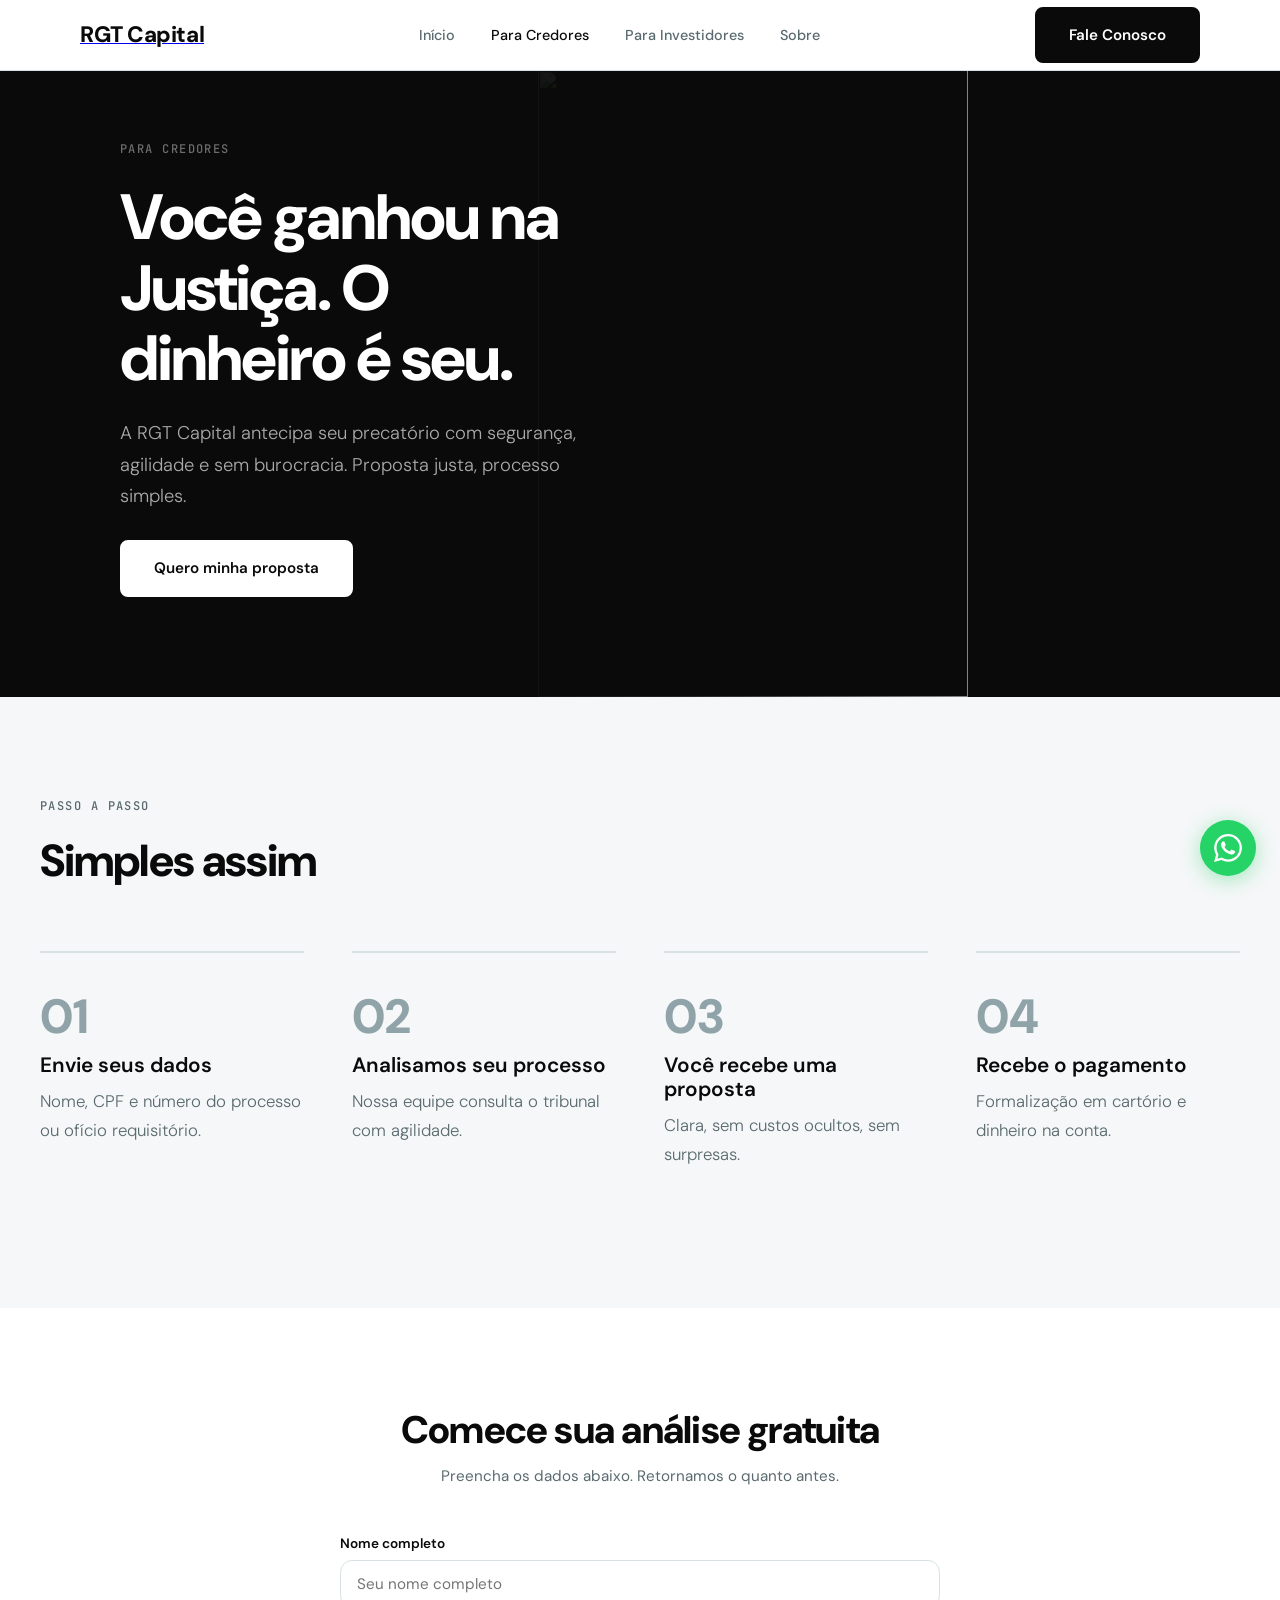
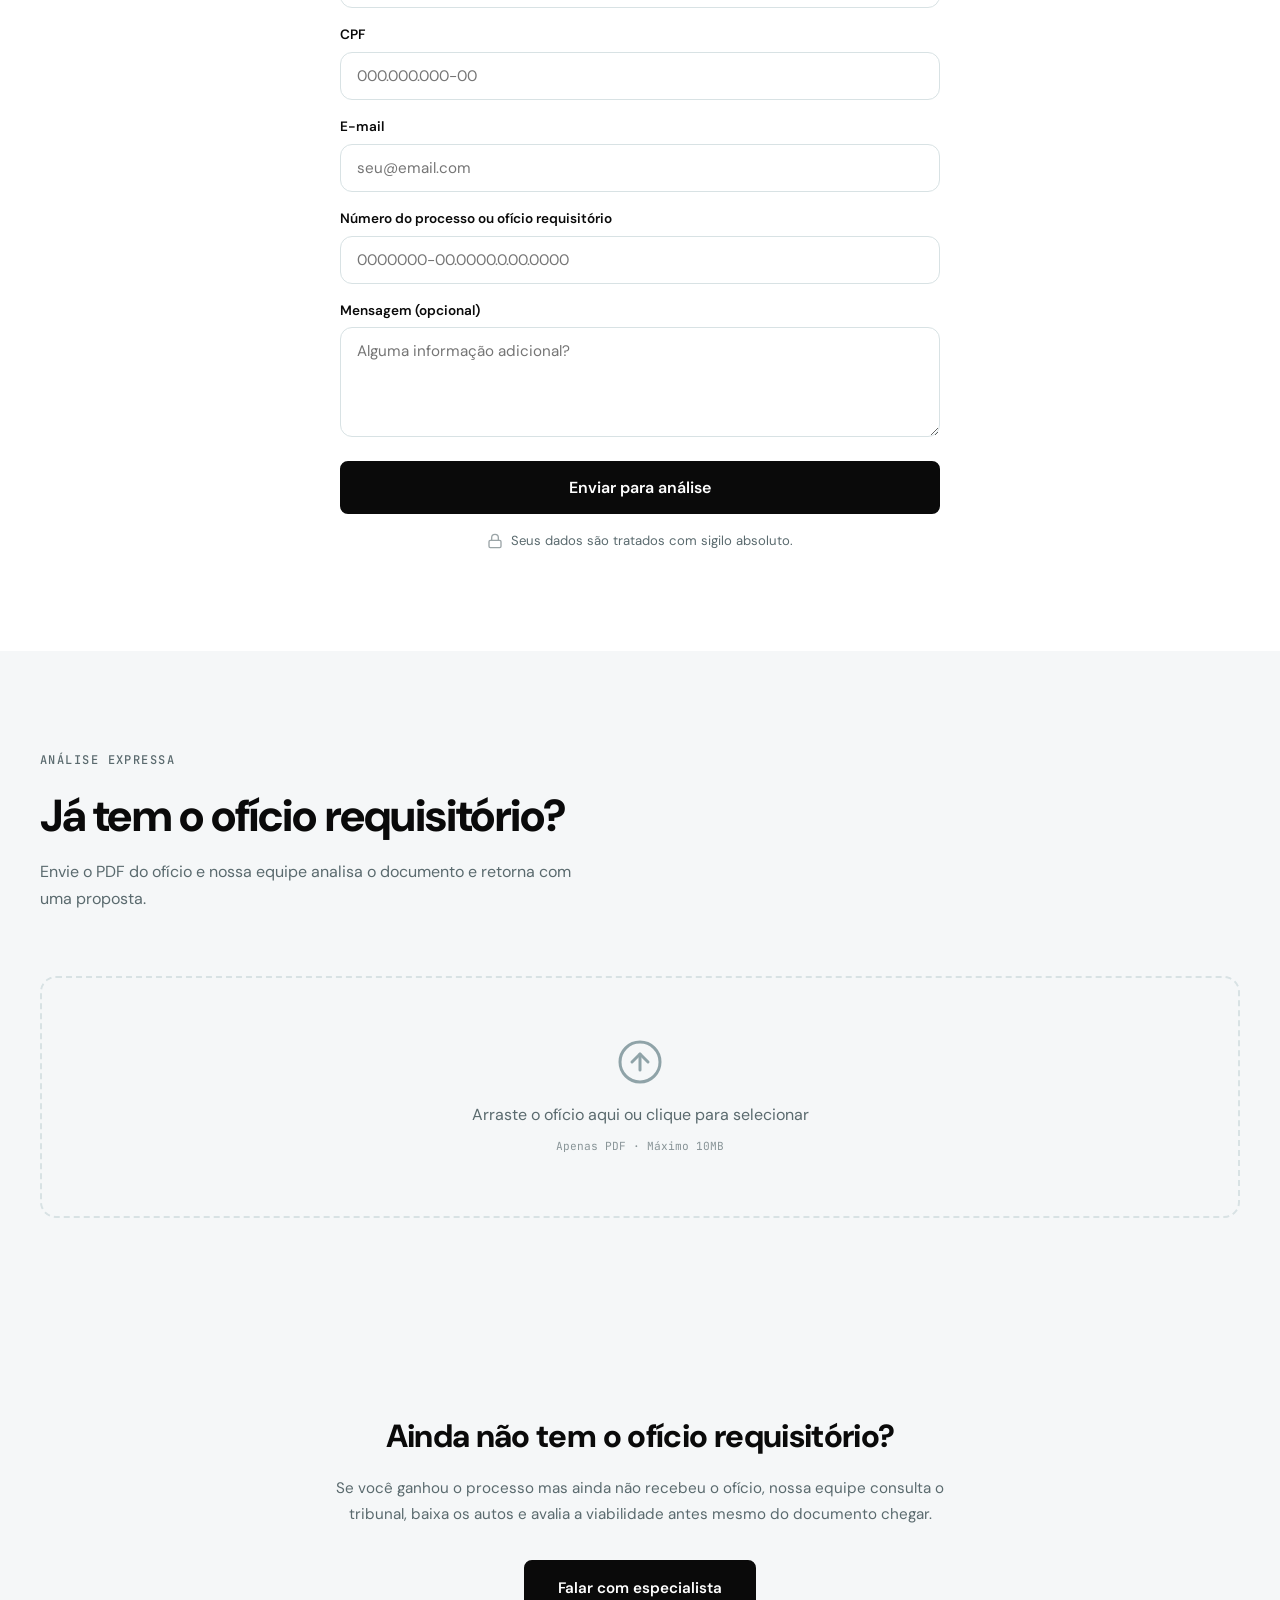
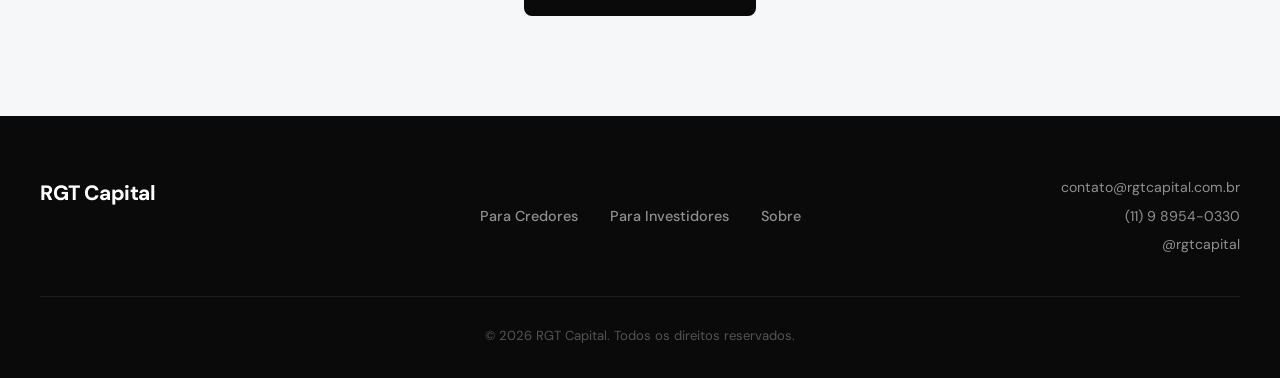
==== site/credores.html @ 3b6760f6 "Initial commit — RGT Capital site" ====
<!DOCTYPE html>
<html lang="pt-BR">
<head>
  <meta charset="UTF-8" />
  <meta name="viewport" content="width=device-width, initial-scale=1.0" />
  <title>Para Credores — RGT Capital</title>
  <meta name="description" content="Antecipe seu precatório com a RGT Capital. Proposta em até 24 horas, processo simples e pagamento rápido." />
  <link rel="stylesheet" href="styles.css" />
</head>
<body class="page-top">

  <!-- NAV -->
  <nav class="navbar" id="navbar">
    <div class="nav-inner">
      <a href="index.html" class="nav-logo" aria-label="RGT Capital">
        <img src="assets/logo-dark.png" alt="RGT Capital" onerror="this.style.display='none';this.nextElementSibling.style.display='inline'">
        <span class="nav-logo-text" style="display:none">RGT Capital</span>
      </a>
      <ul class="nav-links">
        <li><a href="index.html">Início</a></li>
        <li><a href="credores.html" class="active">Para Credores</a></li>
        <li><a href="investidores.html">Para Investidores</a></li>
        <li><a href="sobre.html">Sobre</a></li>
      </ul>
      <div class="nav-cta">
        <a href="https://wa.me/5511989540330" target="_blank" rel="noopener" class="btn-primary">Fale Conosco</a>
      </div>
      <button class="hamburger" id="hamburger" aria-label="Menu" aria-expanded="false">
        <span></span><span></span><span></span>
      </button>
    </div>
    <div class="mobile-menu" id="mobile-menu">
      <a href="index.html">Início</a>
      <a href="credores.html">Para Credores</a>
      <a href="investidores.html">Para Investidores</a>
      <a href="sobre.html">Sobre</a>
      <a href="https://wa.me/5511989540330" target="_blank" rel="noopener" class="btn-primary">Fale Conosco</a>
    </div>
  </nav>

  <!-- HERO -->
  <section class="hero-fade-right">
    <img
      class="hero-fade-right__bg"
      src="https://images.unsplash.com/photo-1436450412740-6b988f486c6b?w=1400&q=80"
      alt=""
      aria-hidden="true"
      loading="eager"
    />
    <div class="hero-fade-right__gradient"></div>
    <div class="hero-fade-right__content reveal">
      <span class="label-mono">PARA CREDORES</span>
      <h1>Você ganhou na Justiça. O dinheiro é seu.</h1>
      <p class="hero-subtitle">
        A RGT Capital antecipa seu precatório com segurança,
        agilidade e sem burocracia. Proposta justa, processo simples.
      </p>
      <div class="hero-buttons" style="margin-top:4px;">
        <a
          href="https://wa.me/5511989540330?text=Ol%C3%A1%2C%20quero%20antecipar%20meu%20precat%C3%B3rio."
          target="_blank"
          rel="noopener"
          class="btn-hero-primary"
        >Quero minha proposta</a>
      </div>
    </div>
  </section>

  <!-- COMO FUNCIONA -->
  <section class="section-eixos">
    <div class="container">
      <div class="section-header reveal">
        <span class="label-mono">PASSO A PASSO</span>
        <h2>Simples assim</h2>
      </div>
      <div class="passos-grid">
        <div class="passo-item reveal">
          <span class="passo-number">01</span>
          <h3>Envie seus dados</h3>
          <p>Nome, CPF e número do processo ou ofício requisitório.</p>
        </div>
        <div class="passo-item reveal" style="transition-delay: 0.1s">
          <span class="passo-number">02</span>
          <h3>Analisamos seu processo</h3>
          <p>Nossa equipe consulta o tribunal com agilidade.</p>
        </div>
        <div class="passo-item reveal" style="transition-delay: 0.2s">
          <span class="passo-number">03</span>
          <h3>Você recebe uma proposta</h3>
          <p>Clara, sem custos ocultos, sem surpresas.</p>
        </div>
        <div class="passo-item reveal" style="transition-delay: 0.3s">
          <span class="passo-number">04</span>
          <h3>Recebe o pagamento</h3>
          <p>Formalização em cartório e dinheiro na conta.</p>
        </div>
      </div>
    </div>
  </section>

  <!-- FORMULÁRIO -->
  <section class="section-form">
    <div class="container">
      <div class="form-wrapper">
        <h2 class="reveal">Comece sua análise gratuita</h2>
        <p class="form-subtitle reveal">Preencha os dados abaixo. Retornamos o quanto antes.</p>
        <form class="form-grid reveal" id="credores-form" novalidate>
          <div class="form-group">
            <label for="nome">Nome completo</label>
            <input type="text" id="nome" name="nome" placeholder="Seu nome completo" required />
          </div>
          <div class="form-group">
            <label for="cpf">CPF</label>
            <input type="text" id="cpf" name="cpf" placeholder="000.000.000-00" maxlength="14" required />
          </div>
          <div class="form-group">
            <label for="email">E-mail</label>
            <input type="email" id="email" name="email" placeholder="seu@email.com" required />
          </div>
          <div class="form-group">
            <label for="processo">Número do processo ou ofício requisitório</label>
            <input type="text" id="processo" name="processo" placeholder="0000000-00.0000.0.00.0000" required />
          </div>
          <div class="form-group">
            <label for="mensagem">Mensagem (opcional)</label>
            <textarea id="mensagem" name="mensagem" placeholder="Alguma informação adicional?"></textarea>
          </div>
          <button type="submit" class="btn-primary form-submit">Enviar para análise</button>
        </form>
        <p class="form-note reveal">
          <svg xmlns="http://www.w3.org/2000/svg" width="16" height="16" viewBox="0 0 24 24" fill="none" stroke="currentColor" stroke-width="2" stroke-linecap="round" stroke-linejoin="round">
            <rect x="3" y="11" width="18" height="11" rx="2" ry="2"/><path d="M7 11V7a5 5 0 0 1 10 0v4"/>
          </svg>
          Seus dados são tratados com sigilo absoluto.
        </p>
      </div>
    </div>
  </section>

  <!-- OFÍCIO UPLOAD -->
  <section style="background: var(--bg-alt); padding: 100px 40px;">
    <div class="container">
      <div class="section-header reveal">
        <span class="label-mono">ANÁLISE EXPRESSA</span>
        <h2>Já tem o ofício requisitório?</h2>
        <p>Envie o PDF do ofício e nossa equipe analisa o documento e retorna com uma proposta.</p>
      </div>
      <div class="upload-area reveal" id="upload-area">
        <input type="file" id="oficio-file" accept=".pdf" />
        <svg class="upload-icon" xmlns="http://www.w3.org/2000/svg" viewBox="0 0 24 24" fill="none" stroke="currentColor" stroke-width="1.5" stroke-linecap="round" stroke-linejoin="round">
          <circle cx="12" cy="12" r="10"/>
          <polyline points="16 12 12 8 8 12"/>
          <line x1="12" y1="16" x2="12" y2="8"/>
        </svg>
        <p class="upload-text">Arraste o ofício aqui ou clique para selecionar</p>
        <p class="upload-subtext">Apenas PDF · Máximo 10MB</p>
        <div class="upload-file-info" id="upload-file-info">
          <svg xmlns="http://www.w3.org/2000/svg" width="16" height="16" viewBox="0 0 24 24" fill="none" stroke="currentColor" stroke-width="2">
            <path d="M14 2H6a2 2 0 0 0-2 2v16a2 2 0 0 0 2 2h12a2 2 0 0 0 2-2V8z"/>
            <polyline points="14 2 14 8 20 8"/>
          </svg>
          <span id="file-name-display"></span>
        </div>
        <a
          href="#"
          id="upload-wa-btn"
          target="_blank"
          rel="noopener"
          class="btn-primary upload-wa-btn"
        >Falar com especialista pelo WhatsApp</a>
      </div>
    </div>
  </section>

  <!-- SEM OFÍCIO -->
  <section class="section-eixos">
    <div class="container">
      <div class="sem-oficio-inner reveal">
        <h2>Ainda não tem o ofício requisitório?</h2>
        <p>
          Se você ganhou o processo mas ainda não recebeu o ofício,
          nossa equipe consulta o tribunal, baixa os autos e
          avalia a viabilidade antes mesmo do documento chegar.
        </p>
        <a
          href="https://wa.me/5511989540330?text=Ol%C3%A1%2C%20ainda%20n%C3%A3o%20tenho%20o%20of%C3%ADcio%20requis%C3%B3rio%20e%20gostaria%20de%20saber%20mais."
          target="_blank"
          rel="noopener"
          class="btn-primary"
        >Falar com especialista</a>
      </div>
    </div>
  </section>

  <!-- FOOTER -->
  <footer>
    <div class="footer-inner">
      <div class="footer-top">
        <div class="footer-logo">
          <img src="assets/logo-white.png" alt="RGT Capital" onerror="this.style.display='none';this.nextElementSibling.style.display='inline'">
          <a href="index.html" class="footer-logo-text" style="display:none">RGT Capital</a>
        </div>
        <ul class="footer-links">
          <li><a href="credores.html">Para Credores</a></li>
          <li><a href="investidores.html">Para Investidores</a></li>
          <li><a href="sobre.html">Sobre</a></li>
        </ul>
        <div class="footer-contact">
          <a href="mailto:contato@rgtcapital.com.br">contato@rgtcapital.com.br</a>
          <a href="https://wa.me/5511989540330" target="_blank" rel="noopener">(11) 9 8954-0330</a>
          <span>@rgtcapital</span>
        </div>
      </div>
      <div class="footer-bottom">
        © 2026 RGT Capital. Todos os direitos reservados.
      </div>
    </div>
  </footer>

  <!-- WHATSAPP FLOAT -->
  <a href="https://wa.me/5511989540330" target="_blank" rel="noopener" class="whatsapp-float" aria-label="Fale pelo WhatsApp">
    <svg viewBox="0 0 24 24" xmlns="http://www.w3.org/2000/svg">
      <path d="M17.472 14.382c-.297-.149-1.758-.867-2.03-.967-.273-.099-.471-.148-.67.15-.197.297-.767.966-.94 1.164-.173.199-.347.223-.644.075-.297-.15-1.255-.463-2.39-1.475-.883-.788-1.48-1.761-1.653-2.059-.173-.297-.018-.458.13-.606.134-.133.298-.347.446-.52.149-.174.198-.298.298-.497.099-.198.05-.371-.025-.52-.075-.149-.669-1.612-.916-2.207-.242-.579-.487-.5-.669-.51-.173-.008-.371-.01-.57-.01-.198 0-.52.074-.792.372-.272.297-1.04 1.016-1.04 2.479 0 1.462 1.065 2.875 1.213 3.074.149.198 2.096 3.2 5.077 4.487.709.306 1.262.489 1.694.625.712.227 1.36.195 1.871.118.571-.085 1.758-.719 2.006-1.413.248-.694.248-1.289.173-1.413-.074-.124-.272-.198-.57-.347m-5.421 7.403h-.004a9.87 9.87 0 01-5.031-1.378l-.361-.214-3.741.982.998-3.648-.235-.374a9.86 9.86 0 01-1.51-5.26c.001-5.45 4.436-9.884 9.888-9.884 2.64 0 5.122 1.03 6.988 2.898a9.825 9.825 0 012.893 6.994c-.003 5.45-4.437 9.884-9.885 9.884m8.413-18.297A11.815 11.815 0 0012.05 0C5.495 0 .16 5.335.157 11.892c0 2.096.547 4.142 1.588 5.945L.057 24l6.305-1.654a11.882 11.882 0 005.683 1.448h.005c6.554 0 11.89-5.335 11.893-11.893a11.821 11.821 0 00-3.48-8.413z"/>
    </svg>
  </a>

  <script>
    // Navbar scroll
    const navbar = document.getElementById('navbar');
    window.addEventListener('scroll', () => {
      navbar.classList.toggle('scrolled', window.scrollY > 20);
    }, { passive: true });

    // Hamburger menu
    const hamburger = document.getElementById('hamburger');
    const mobileMenu = document.getElementById('mobile-menu');
    hamburger.addEventListener('click', () => {
      const isOpen = mobileMenu.classList.toggle('open');
      hamburger.classList.toggle('open', isOpen);
      hamburger.setAttribute('aria-expanded', isOpen);
    });

    // Scroll reveal
    const revealEls = document.querySelectorAll('.reveal');
    const revealObserver = new IntersectionObserver((entries) => {
      entries.forEach(entry => {
        if (entry.isIntersecting) {
          entry.target.classList.add('visible');
          revealObserver.unobserve(entry.target);
        }
      });
    }, { threshold: 0.12 });
    revealEls.forEach(el => revealObserver.observe(el));

    // CPF mask
    document.getElementById('cpf').addEventListener('input', function () {
      let v = this.value.replace(/\D/g, '').substring(0, 11);
      if (v.length > 9) v = v.replace(/^(\d{3})(\d{3})(\d{3})(\d{1,2})$/, '$1.$2.$3-$4');
      else if (v.length > 6) v = v.replace(/^(\d{3})(\d{3})(\d{1,3})$/, '$1.$2.$3');
      else if (v.length > 3) v = v.replace(/^(\d{3})(\d{1,3})$/, '$1.$2');
      this.value = v;
    });

    // Upload de ofício
    const oficioFile = document.getElementById('oficio-file');
    if (oficioFile) {
      oficioFile.addEventListener('change', function () {
        const file = this.files[0];
        if (!file) return;
        const fileInfo = document.getElementById('upload-file-info');
        const fileNameDisplay = document.getElementById('file-name-display');
        const waBtn = document.getElementById('upload-wa-btn');
        const sizeKB = (file.size / 1024).toFixed(0);
        fileNameDisplay.textContent = file.name + ' (' + sizeKB + ' KB)';
        fileInfo.classList.add('visible');
        const msg = 'Olá, tenho um ofício requisitório e gostaria de uma proposta.';
        waBtn.href = 'https://wa.me/5511989540330?text=' + encodeURIComponent(msg);
        waBtn.classList.add('visible');
      });
    }

    // Form submit → WhatsApp
    document.getElementById('credores-form').addEventListener('submit', function (e) {
      e.preventDefault();
      const nome = document.getElementById('nome').value.trim();
      const cpf = document.getElementById('cpf').value.trim();
      const email = document.getElementById('email').value.trim();
      const processo = document.getElementById('processo').value.trim();
      const mensagem = document.getElementById('mensagem').value.trim();

      if (!nome || !cpf || !email || !processo) {
        alert('Por favor, preencha todos os campos obrigatórios.');
        return;
      }

      let msg = `Olá, quero antecipar meu precatório.\n\n`;
      msg += `*Nome:* ${nome}\n`;
      msg += `*CPF:* ${cpf}\n`;
      msg += `*E-mail:* ${email}\n`;
      msg += `*Processo/Ofício:* ${processo}`;
      if (mensagem) msg += `\n*Mensagem:* ${mensagem}`;

      window.open('https://wa.me/5511989540330?text=' + encodeURIComponent(msg), '_blank');
    });
  </script>
</body>
</html>
---- site/styles.css ----
@import url('https://fonts.googleapis.com/css2?family=DM+Sans:wght@300;400;500;600;700;800&family=JetBrains+Mono:wght@400;500&display=swap');

:root {
  --bg: #FFFFFF;
  --bg-alt: #F5F7F8;
  --accent: #8FA3A8;
  --accent-dark: #5A7378;
  --text: #0A0A0A;
  --text-secondary: #5A6A6E;
  --border: #D8E2E4;
  --radius: 12px;
  --radius-lg: 20px;
  --font: 'DM Sans', sans-serif;
  --mono: 'JetBrains Mono', monospace;
}

*, *::before, *::after {
  box-sizing: border-box;
  margin: 0;
  padding: 0;
}

html {
  scroll-behavior: smooth;
}

body {
  background: var(--bg);
  color: var(--text);
  font-family: var(--font);
  font-size: 16px;
  line-height: 1.6;
  -webkit-font-smoothing: antialiased;
}

/* ─── LAYOUT ─── */
.container {
  max-width: 1200px;
  margin: 0 auto;
  padding: 0 40px;
}

section {
  padding: 100px 40px;
}

section .container {
  padding: 0;
}

/* ─── TYPOGRAPHY ─── */
h1, h2, h3, h4 {
  font-family: var(--font);
  line-height: 1.15;
  font-weight: 800;
}

.label-mono {
  font-family: var(--mono);
  font-size: 0.75rem;
  font-weight: 500;
  letter-spacing: 0.12em;
  color: var(--text-secondary);
  text-transform: uppercase;
  margin-bottom: 20px;
  display: block;
}

/* ─── BUTTONS ─── */
.btn-primary {
  display: inline-flex;
  align-items: center;
  gap: 8px;
  background: var(--text);
  color: #fff;
  padding: 14px 32px;
  border-radius: 8px;
  font-family: var(--font);
  font-weight: 600;
  font-size: 0.95rem;
  border: 2px solid var(--text);
  cursor: pointer;
  text-decoration: none;
  transition: opacity 0.2s, transform 0.15s;
}

.btn-primary:hover {
  opacity: 0.85;
  transform: translateY(-1px);
}

.btn-secondary {
  display: inline-flex;
  align-items: center;
  gap: 8px;
  background: transparent;
  color: var(--text);
  padding: 14px 32px;
  border-radius: 8px;
  font-family: var(--font);
  font-weight: 600;
  font-size: 0.95rem;
  border: 2px solid var(--text);
  cursor: pointer;
  text-decoration: none;
  transition: background 0.2s, color 0.2s, transform 0.15s;
}

.btn-secondary:hover {
  background: var(--text);
  color: #fff;
  transform: translateY(-1px);
}

.btn-primary-white {
  display: inline-flex;
  align-items: center;
  gap: 8px;
  background: #fff;
  color: var(--text);
  padding: 14px 32px;
  border-radius: 8px;
  font-family: var(--font);
  font-weight: 600;
  font-size: 0.95rem;
  border: 2px solid #fff;
  cursor: pointer;
  text-decoration: none;
  transition: opacity 0.2s, transform 0.15s;
}

.btn-primary-white:hover {
  opacity: 0.9;
  transform: translateY(-1px);
}

.btn-outline-white {
  display: inline-flex;
  align-items: center;
  gap: 8px;
  background: transparent;
  color: #fff;
  padding: 14px 32px;
  border-radius: 8px;
  font-family: var(--font);
  font-weight: 600;
  font-size: 0.95rem;
  border: 2px solid rgba(255,255,255,0.5);
  cursor: pointer;
  text-decoration: none;
  transition: border-color 0.2s, background 0.2s, transform 0.15s;
}

.btn-outline-white:hover {
  border-color: #fff;
  background: rgba(255,255,255,0.08);
  transform: translateY(-1px);
}

/* ─── NAV ─── */
.navbar {
  position: fixed;
  top: 0;
  left: 0;
  right: 0;
  z-index: 100;
  background: #fff;
  border-bottom: 1px solid var(--border);
  transition: box-shadow 0.3s;
}

.navbar.scrolled {
  box-shadow: 0 2px 16px rgba(0,0,0,0.06);
}

.nav-inner {
  max-width: 1200px;
  margin: 0 auto;
  padding: 0 40px;
  height: 70px;
  display: flex;
  align-items: center;
  justify-content: space-between;
  gap: 32px;
}

.nav-logo img {
  height: 36px;
  width: auto;
  display: block;
}

.nav-logo-text {
  font-size: 1.4rem;
  font-weight: 800;
  color: var(--text);
  text-decoration: none;
  letter-spacing: -0.02em;
}

.nav-links {
  display: flex;
  align-items: center;
  gap: 36px;
  list-style: none;
}

.nav-links a {
  text-decoration: none;
  color: var(--text-secondary);
  font-size: 0.9rem;
  font-weight: 500;
  transition: color 0.2s;
}

.nav-links a:hover,
.nav-links a.active {
  color: var(--text);
}

.nav-cta {
  flex-shrink: 0;
}

.hamburger {
  display: none;
  flex-direction: column;
  gap: 5px;
  cursor: pointer;
  padding: 4px;
  background: none;
  border: none;
}

.hamburger span {
  display: block;
  width: 24px;
  height: 2px;
  background: var(--text);
  border-radius: 2px;
  transition: transform 0.3s, opacity 0.3s;
}

.hamburger.open span:nth-child(1) { transform: translateY(7px) rotate(45deg); }
.hamburger.open span:nth-child(2) { opacity: 0; }
.hamburger.open span:nth-child(3) { transform: translateY(-7px) rotate(-45deg); }

.mobile-menu {
  display: none;
  flex-direction: column;
  padding: 20px 40px 24px;
  border-top: 1px solid var(--border);
  gap: 4px;
}

.mobile-menu.open {
  display: flex;
}

.mobile-menu a {
  text-decoration: none;
  color: var(--text-secondary);
  font-size: 1rem;
  font-weight: 500;
  padding: 10px 0;
  border-bottom: 1px solid var(--border);
  transition: color 0.2s;
}

.mobile-menu a:last-of-type {
  border-bottom: none;
}

.mobile-menu a:hover {
  color: var(--text);
}

.mobile-menu .btn-primary {
  margin-top: 12px;
  justify-content: center;
}

/* ─── PAGE TOP PADDING ─── */
.page-top {
  padding-top: 70px;
}

/* ─── HERO ─── */
.hero {
  padding: 80px 40px 100px;
  background: var(--bg);
}

.hero-inner {
  max-width: 1200px;
  margin: 0 auto;
  display: grid;
  grid-template-columns: 1fr 1fr;
  gap: 64px;
  align-items: center;
}

.hero-content {
  display: flex;
  flex-direction: column;
  gap: 28px;
}

.hero h1 {
  font-size: clamp(2.8rem, 5vw, 5rem);
  font-weight: 800;
  line-height: 1.05;
  letter-spacing: -0.03em;
}

.hero-subtitle {
  font-size: 1.15rem;
  font-weight: 300;
  color: var(--text-secondary);
  line-height: 1.65;
}

.hero-buttons {
  display: flex;
  flex-wrap: wrap;
  gap: 16px;
  align-items: center;
}

.hero-image {
  position: relative;
}

.hero-image img {
  width: 100%;
  height: 520px;
  object-fit: cover;
  border-radius: var(--radius-lg);
  display: block;
}

/* ─── HERO ALT (fundo bg-alt) ─── */
.hero-alt {
  background: var(--bg-alt);
  padding: 80px 40px 100px;
}

/* ─── SECTION EIXOS ─── */
.section-eixos {
  background: var(--bg-alt);
}

.section-header {
  text-align: left;
  margin-bottom: 64px;
}

.section-header h2 {
  font-size: clamp(2rem, 3.5vw, 3rem);
  font-weight: 800;
  margin-bottom: 16px;
  letter-spacing: -0.02em;
}

.section-header p {
  color: var(--text-secondary);
  font-size: 1rem;
  max-width: 560px;
  line-height: 1.7;
}

.eixos-grid {
  display: grid;
  grid-template-columns: repeat(3, 1fr);
  gap: 0;
}

.eixo-item {
  padding: 40px 32px 40px 0;
  border-top: 2px solid var(--border);
}

.eixo-item:not(:last-child) {
  padding-right: 48px;
}

.eixo-number {
  font-family: var(--mono);
  font-size: 0.85rem;
  font-weight: 500;
  color: var(--accent);
  margin-bottom: 16px;
  display: block;
}

.eixo-item h3 {
  font-size: 1.2rem;
  font-weight: 700;
  margin-bottom: 12px;
  letter-spacing: -0.01em;
}

.eixo-item p {
  color: var(--text-secondary);
  font-size: 0.95rem;
  line-height: 1.65;
}

/* ─── STATS ─── */
.section-stats {
  background: var(--bg);
}

.stats-grid {
  display: grid;
  grid-template-columns: repeat(3, 1fr);
  gap: 0;
  text-align: center;
}

.stat-item {
  padding: 48px 32px;
  border-right: 1px solid var(--border);
}

.stat-item:last-child {
  border-right: none;
}

.stat-number {
  font-size: 3.5rem;
  font-weight: 800;
  letter-spacing: -0.03em;
  color: var(--text);
  line-height: 1;
  margin-bottom: 10px;
}

.stat-label {
  font-family: var(--mono);
  font-size: 0.75rem;
  color: var(--text-secondary);
  font-weight: 400;
  text-transform: uppercase;
  letter-spacing: 0.08em;
}

/* ─── PARA QUEM É ─── */
.section-para-quem {
  background: var(--bg-alt);
}

.para-quem-grid {
  display: grid;
  grid-template-columns: 1fr 1fr;
  gap: 64px;
}

.para-quem-block {
  display: flex;
  flex-direction: column;
  gap: 28px;
}

.para-quem-block img {
  width: 100%;
  height: 300px;
  object-fit: cover;
  border-radius: var(--radius-lg);
}

.para-quem-block h3 {
  font-size: 1.35rem;
  font-weight: 700;
  letter-spacing: -0.01em;
  line-height: 1.3;
}

.para-quem-block p {
  color: var(--text-secondary);
  font-size: 0.95rem;
  line-height: 1.7;
}

/* ─── DEPOIMENTOS ─── */
.section-depoimentos {
  background: var(--bg);
}

.depo-grid {
  display: grid;
  grid-template-columns: repeat(3, 1fr);
  gap: 48px;
  margin-top: 16px;
}

.depo-item {
  display: flex;
  flex-direction: column;
  gap: 20px;
}

.depo-quote {
  font-size: 3.5rem;
  font-weight: 800;
  color: var(--accent);
  line-height: 1;
  margin-bottom: -8px;
}

.depo-text {
  font-style: italic;
  font-size: 1rem;
  line-height: 1.7;
  color: var(--text);
}

.depo-author {
  font-size: 0.85rem;
  font-weight: 700;
  color: var(--text-secondary);
}

/* ─── CTA DARK ─── */
.section-cta-dark {
  background: #0A0A0A;
  text-align: center;
}

.section-cta-dark .cta-logo {
  height: 40px;
  width: auto;
  margin-bottom: 36px;
  display: inline-block;
}

.cta-logo-text {
  font-size: 1.8rem;
  font-weight: 800;
  color: #fff;
  margin-bottom: 36px;
  display: inline-block;
  letter-spacing: -0.02em;
}

.section-cta-dark h2 {
  font-size: clamp(2rem, 3.5vw, 3rem);
  font-weight: 800;
  color: #fff;
  margin-bottom: 16px;
  letter-spacing: -0.02em;
}

.section-cta-dark p {
  color: rgba(255,255,255,0.55);
  font-size: 1rem;
  margin-bottom: 44px;
  line-height: 1.65;
}

.cta-buttons {
  display: flex;
  gap: 16px;
  justify-content: center;
  flex-wrap: wrap;
}

/* ─── FOOTER ─── */
footer {
  background: #0A0A0A;
  padding: 60px 40px 32px;
}

.footer-inner {
  max-width: 1200px;
  margin: 0 auto;
}

.footer-top {
  display: grid;
  grid-template-columns: 1fr auto 1fr;
  gap: 40px;
  align-items: start;
  padding-bottom: 40px;
  border-bottom: 1px solid rgba(255,255,255,0.08);
  margin-bottom: 28px;
}

.footer-logo img {
  height: 34px;
  width: auto;
}

.footer-logo-text {
  font-size: 1.3rem;
  font-weight: 800;
  color: #fff;
  text-decoration: none;
  letter-spacing: -0.02em;
}

.footer-links {
  display: flex;
  gap: 32px;
  list-style: none;
  align-self: center;
}

.footer-links a {
  color: rgba(255,255,255,0.55);
  text-decoration: none;
  font-size: 0.9rem;
  font-weight: 500;
  transition: color 0.2s;
}

.footer-links a:hover {
  color: #fff;
}

.footer-contact {
  text-align: right;
  display: flex;
  flex-direction: column;
  gap: 6px;
}

.footer-contact a,
.footer-contact span {
  color: rgba(255,255,255,0.55);
  text-decoration: none;
  font-size: 0.88rem;
  transition: color 0.2s;
  display: block;
}

.footer-contact a:hover {
  color: #fff;
}

.footer-bottom {
  color: rgba(255,255,255,0.3);
  font-size: 0.82rem;
  text-align: center;
}

/* ─── COMO FUNCIONA ─── */
.passos-grid {
  display: grid;
  grid-template-columns: repeat(4, 1fr);
  gap: 0 48px;
  counter-reset: passo;
}

.passo-item {
  padding: 40px 0;
  border-top: 2px solid var(--border);
  position: relative;
}

.passo-number {
  font-family: var(--font);
  font-size: 3rem;
  font-weight: 800;
  color: var(--accent);
  margin-bottom: 12px;
  display: block;
  line-height: 1;
}

.passo-item h3 {
  font-size: 1.3rem;
  font-weight: 600;
  margin-bottom: 10px;
}

.passo-item p {
  color: var(--text-secondary);
  font-size: 1.05rem;
  font-weight: 300;
  line-height: 1.7;
}

/* ─── FORMULÁRIO ─── */
.section-form {
  background: var(--bg);
}

.form-wrapper {
  max-width: 600px;
  margin: 0 auto;
  text-align: center;
}

.form-wrapper h2 {
  font-size: clamp(1.8rem, 3vw, 2.4rem);
  font-weight: 800;
  margin-bottom: 12px;
  letter-spacing: -0.02em;
}

.form-wrapper .form-subtitle {
  color: var(--text-secondary);
  font-size: 0.95rem;
  margin-bottom: 44px;
}

.form-grid {
  display: flex;
  flex-direction: column;
  gap: 16px;
  text-align: left;
}

.form-group {
  display: flex;
  flex-direction: column;
  gap: 6px;
}

.form-group label {
  font-size: 0.85rem;
  font-weight: 600;
  color: var(--text);
}

.form-group input,
.form-group textarea {
  padding: 13px 16px;
  border: 1.5px solid var(--border);
  border-radius: var(--radius);
  font-family: var(--font);
  font-size: 0.95rem;
  color: var(--text);
  background: var(--bg);
  transition: border-color 0.2s;
  width: 100%;
}

.form-group input:focus,
.form-group textarea:focus {
  outline: none;
  border-color: var(--accent-dark);
}

.form-group textarea {
  resize: vertical;
  min-height: 110px;
}

.form-submit {
  margin-top: 8px;
  width: 100%;
  justify-content: center;
  font-size: 1rem;
}

.form-note {
  display: flex;
  align-items: center;
  justify-content: center;
  gap: 8px;
  margin-top: 16px;
  font-size: 0.82rem;
  color: var(--text-secondary);
}

.form-note svg {
  flex-shrink: 0;
  opacity: 0.6;
}

/* ─── SERVIÇOS INVESTIDORES ─── */
.servicos-grid {
  display: grid;
  grid-template-columns: 1fr 1fr;
  gap: 64px;
}

.servico-block {
  padding: 40px 0 0;
  border-top: 2px solid var(--border);
}

.servico-block h3 {
  font-size: 1.3rem;
  font-weight: 700;
  margin-bottom: 16px;
  letter-spacing: -0.01em;
}

.servico-block p {
  color: var(--text-secondary);
  font-size: 0.95rem;
  line-height: 1.7;
  margin-bottom: 20px;
}

.servico-detail {
  font-family: var(--mono);
  font-size: 0.78rem;
  color: var(--accent-dark);
  font-weight: 500;
  letter-spacing: 0.05em;
}

/* ─── POR QUE RGT ─── */
.porquergr-list {
  list-style: none;
  display: flex;
  flex-direction: column;
  gap: 24px;
  max-width: 640px;
  margin-top: 16px;
}

.porquergr-list li {
  display: flex;
  align-items: flex-start;
  gap: 16px;
  font-size: 1rem;
  line-height: 1.5;
}

.check-icon {
  width: 22px;
  height: 22px;
  flex-shrink: 0;
  color: var(--accent-dark);
  margin-top: 2px;
}

/* ─── SOBRE ─── */
.missao-grid {
  display: grid;
  grid-template-columns: 1fr 1fr;
  gap: 64px;
  align-items: center;
}

.missao-content h2 {
  font-size: clamp(1.8rem, 2.8vw, 2.5rem);
  font-weight: 800;
  margin-bottom: 24px;
  letter-spacing: -0.02em;
}

.missao-content p {
  color: var(--text-secondary);
  font-size: 1rem;
  line-height: 1.75;
}

.missao-image img {
  width: 100%;
  height: 380px;
  object-fit: cover;
  border-radius: var(--radius-lg);
}

.section-fundador {
  background: var(--bg-alt);
}

.fundador-inner {
  display: flex;
  flex-direction: column;
  align-items: flex-start;
  gap: 24px;
  max-width: 640px;
}

.fundador-avatar {
  width: 120px;
  height: 120px;
  border-radius: 50%;
  background: var(--accent);
  display: flex;
  align-items: center;
  justify-content: center;
  font-size: 2.5rem;
  font-weight: 800;
  color: #fff;
  flex-shrink: 0;
}

.fundador-info h3 {
  font-size: 1.3rem;
  font-weight: 700;
  margin-bottom: 4px;
}

.fundador-cargo {
  font-family: var(--mono);
  font-size: 0.78rem;
  color: var(--accent-dark);
  font-weight: 500;
  letter-spacing: 0.05em;
  text-transform: uppercase;
  margin-bottom: 16px;
  display: block;
}

.fundador-info p {
  color: var(--text-secondary);
  font-size: 0.95rem;
  line-height: 1.7;
}

.section-transparencia {
  background: var(--bg);
}

.transparencia-inner {
  max-width: 680px;
}

.transparencia-inner h2 {
  font-size: clamp(1.8rem, 2.8vw, 2.5rem);
  font-weight: 800;
  margin-bottom: 20px;
  letter-spacing: -0.02em;
}

.transparencia-inner p {
  color: var(--text-secondary);
  font-size: 1rem;
  line-height: 1.75;
  margin-bottom: 32px;
}

.highlight-box {
  border-left: 4px solid var(--accent);
  padding: 20px 24px;
  background: var(--bg-alt);
  border-radius: 0 var(--radius) var(--radius) 0;
  font-size: 1rem;
  font-weight: 600;
  color: var(--text);
  line-height: 1.5;
}

/* ─── SEM OFÍCIO ─── */
.sem-oficio-inner {
  max-width: 640px;
  margin: 0 auto;
  text-align: center;
}

.sem-oficio-inner h2 {
  font-size: clamp(1.6rem, 2.5vw, 2.2rem);
  font-weight: 800;
  margin-bottom: 20px;
  letter-spacing: -0.02em;
}

.sem-oficio-inner p {
  color: var(--text-secondary);
  font-size: 0.95rem;
  line-height: 1.75;
  margin-bottom: 32px;
}

/* ─── WHATSAPP FLOAT ─── */
.whatsapp-float {
  position: fixed;
  bottom: 24px;
  right: 24px;
  width: 56px;
  height: 56px;
  background: #25d366;
  border-radius: 50%;
  display: flex;
  align-items: center;
  justify-content: center;
  text-decoration: none;
  z-index: 200;
  box-shadow: 0 4px 20px rgba(37, 211, 102, 0.4);
  transition: transform 0.2s, box-shadow 0.2s;
}

.whatsapp-float:hover {
  transform: scale(1.1);
  box-shadow: 0 6px 28px rgba(37, 211, 102, 0.5);
}

.whatsapp-float svg {
  width: 28px;
  height: 28px;
  fill: #fff;
}

/* ─── SCROLL REVEAL ─── */
.reveal {
  opacity: 0;
  transform: translateY(30px);
  transition: opacity 0.7s ease, transform 0.7s ease;
}

.reveal.visible {
  opacity: 1;
  transform: translateY(0);
}

/* ─── RESPONSIVE ─── */
@media (max-width: 768px) {
  section {
    padding: 60px 24px;
  }

  .container {
    padding: 0 24px;
  }

  .hero,
  .hero-alt {
    padding: 60px 24px 80px;
  }

  .hero-inner {
    grid-template-columns: 1fr;
    gap: 40px;
  }

  .hero-image {
    order: -1;
  }

  .hero-image img {
    height: 300px;
  }

  .nav-inner {
    padding: 0 24px;
  }

  .nav-links,
  .nav-cta {
    display: none;
  }

  .hamburger {
    display: flex;
  }

  .mobile-menu {
    padding: 16px 24px 20px;
  }

  .eixos-grid {
    grid-template-columns: 1fr;
  }

  .eixo-item {
    padding: 32px 0 !important;
  }

  .stats-grid {
    grid-template-columns: 1fr;
  }

  .stat-item {
    border-right: none;
    border-bottom: 1px solid var(--border);
    padding: 32px 24px;
  }

  .stat-item:last-child {
    border-bottom: none;
  }

  .para-quem-grid {
    grid-template-columns: 1fr;
    gap: 48px;
  }

  .depo-grid {
    grid-template-columns: 1fr;
    gap: 40px;
  }

  .footer-top {
    grid-template-columns: 1fr;
    gap: 28px;
  }

  .footer-contact {
    text-align: left;
  }

  .footer-links {
    flex-direction: column;
    gap: 12px;
  }

  .passos-grid {
    grid-template-columns: 1fr;
  }

  .passo-item {
    padding: 28px 0 !important;
  }

  .servicos-grid {
    grid-template-columns: 1fr;
    gap: 40px;
  }

  .missao-grid {
    grid-template-columns: 1fr;
    gap: 40px;
  }

  .missao-image img {
    height: 260px;
  }

  .cta-buttons {
    flex-direction: column;
    align-items: center;
  }

  .hero-buttons {
    flex-direction: column;
    align-items: flex-start;
  }

  .passos-grid {
    grid-template-columns: 1fr;
    gap: 0;
  }

  .passo-item {
    padding: 28px 0 !important;
  }
}

/* ─── HERO FULLWIDTH (homepage) ─── */
.hero-fullwidth {
  position: relative;
  min-height: 100vh;
  display: flex;
  align-items: center;
  overflow: hidden;
}

.hero-fullwidth-bg {
  position: absolute;
  inset: 0;
  background-image: url('https://images.unsplash.com/photo-1486406146926-c627a92ad1ab?w=1920&q=80');
  background-size: cover;
  background-position: center;
  z-index: 0;
}

.hero-fullwidth-overlay {
  position: absolute;
  inset: 0;
  background: linear-gradient(135deg, rgba(0,0,0,0.75) 0%, rgba(0,0,0,0.45) 100%);
  z-index: 1;
}

.hero-fullwidth-content {
  position: relative;
  z-index: 2;
  max-width: 700px;
  padding: 0 80px;
  display: flex;
  flex-direction: column;
  gap: 28px;
}

.hero-fullwidth-content h1 {
  color: #fff;
  font-size: clamp(3rem, 6vw, 5.5rem);
  font-weight: 800;
  letter-spacing: -0.03em;
  line-height: 1.05;
}

.hero-fullwidth-content .hero-subtitle {
  color: rgba(255,255,255,0.8);
  font-size: 1.2rem;
  font-weight: 300;
  line-height: 1.65;
  max-width: 520px;
}

.btn-hero-primary {
  display: inline-flex;
  align-items: center;
  gap: 8px;
  background: #fff;
  color: var(--text);
  padding: 14px 32px;
  border-radius: 8px;
  font-family: var(--font);
  font-weight: 600;
  font-size: 0.95rem;
  border: 2px solid #fff;
  cursor: pointer;
  text-decoration: none;
  transition: opacity 0.2s, transform 0.15s;
}

.btn-hero-primary:hover {
  opacity: 0.9;
  transform: translateY(-1px);
}

.btn-hero-secondary {
  display: inline-flex;
  align-items: center;
  gap: 8px;
  background: transparent;
  color: #fff;
  padding: 14px 32px;
  border-radius: 8px;
  font-family: var(--font);
  font-weight: 600;
  font-size: 0.95rem;
  border: 2px solid rgba(255,255,255,0.6);
  cursor: pointer;
  text-decoration: none;
  transition: background 0.2s, border-color 0.2s, transform 0.15s;
}

.btn-hero-secondary:hover {
  background: rgba(255,255,255,0.1);
  border-color: #fff;
  transform: translateY(-1px);
}

/* ─── HERO PAGE (páginas internas) ─── */
.hero-page {
  background: var(--bg-alt);
  padding: 120px 40px 80px;
}

.hero-page-inner {
  max-width: 800px;
  margin: 0 auto;
  display: flex;
  flex-direction: column;
  gap: 20px;
}

/* variante com foto */
.hero-page-inner--grid {
  max-width: 1200px;
  display: grid;
  grid-template-columns: 1fr 1fr;
  gap: 72px;
  align-items: center;
  flex-direction: unset;
}

.hero-page-text {
  display: flex;
  flex-direction: column;
  gap: 20px;
}

.hero-page-photo img {
  width: 100%;
  height: 500px;
  object-fit: cover;
  object-position: top center;
  border-radius: var(--radius-lg);
  display: block;
}

.hero-page-inner h1 {
  font-size: clamp(2.5rem, 5vw, 4rem);
  font-weight: 800;
  color: var(--text);
  letter-spacing: -0.03em;
  line-height: 1.1;
}

.hero-page-inner .hero-subtitle {
  font-size: 1.15rem;
  font-weight: 300;
  color: var(--text-secondary);
  max-width: 560px;
  line-height: 1.7;
}

.hero-page-inner .label-mono {
  margin-bottom: 4px;
}

/* ─── HERO FADE-RIGHT (foto à direita, escurece para esquerda) ─── */
.hero-fade-right {
  position: relative;
  min-height: 620px;
  background: #0A0A0A;
  display: flex;
  align-items: center;
  overflow: hidden;
  padding-top: 70px; /* navbar */
}

.hero-fade-right__bg {
  position: absolute;
  right: 0;
  top: 0;
  height: 100%;
  width: 58%;
  object-fit: cover;
  object-position: center;
  z-index: 0;
}

.hero-fade-right__gradient {
  position: absolute;
  inset: 0;
  background: linear-gradient(
    to right,
    #0A0A0A 36%,
    rgba(10,10,10,0.85) 54%,
    rgba(10,10,10,0.28) 78%,
    rgba(10,10,10,0.04) 100%
  );
  z-index: 1;
}

.hero-fade-right__content {
  position: relative;
  z-index: 2;
  max-width: 560px;
  padding: 0 0 0 80px;
  display: flex;
  flex-direction: column;
  gap: 24px;
}

.hero-fade-right__content h1 {
  color: #fff;
  font-size: clamp(2.5rem, 5vw, 4rem);
  font-weight: 800;
  letter-spacing: -0.03em;
  line-height: 1.1;
}

.hero-fade-right__content .hero-subtitle {
  color: rgba(255,255,255,0.65);
  font-size: 1.15rem;
  font-weight: 300;
  line-height: 1.7;
  max-width: 480px;
}

.hero-fade-right__content .label-mono {
  color: rgba(255,255,255,0.4);
  margin-bottom: 0;
}

@media (max-width: 768px) {
  .hero-fade-right {
    min-height: 520px;
    padding-top: 70px;
  }

  .hero-fade-right__bg {
    width: 100%;
    height: 100%;
    opacity: 0.35;
  }

  .hero-fade-right__gradient {
    background: linear-gradient(to right, #0A0A0A 0%, rgba(10,10,10,0.7) 100%);
  }

  .hero-fade-right__content {
    padding: 40px 24px;
  }
}

/* ─── HERO PAGE DARK variant ─── */
.hero-page--dark {
  background: #0A0A0A;
}

.hero-page--dark .label-mono {
  color: rgba(255,255,255,0.4);
}

.hero-page--dark h1 {
  color: #fff;
}

.hero-page--dark .hero-subtitle {
  color: rgba(255,255,255,0.6);
  max-width: 520px;
}

.hero-page--dark .hero-page-photo img {
  box-shadow: 0 32px 80px rgba(0,0,0,0.6);
  border-radius: var(--radius-lg);
}

/* ─── UPLOAD AREA ─── */
.upload-area {
  border: 2px dashed var(--border);
  border-radius: 16px;
  padding: 60px 40px;
  text-align: center;
  cursor: pointer;
  transition: border-color 0.3s;
  position: relative;
  display: flex;
  flex-direction: column;
  align-items: center;
  gap: 10px;
}

.upload-area:hover {
  border-color: var(--accent);
}

.upload-area input[type="file"] {
  position: absolute;
  inset: 0;
  opacity: 0;
  cursor: pointer;
  width: 100%;
  height: 100%;
}

.upload-icon {
  color: var(--accent);
  width: 48px;
  height: 48px;
  margin-bottom: 6px;
  display: block;
}

.upload-text {
  font-size: 1rem;
  color: var(--text-secondary);
  margin: 0;
}

.upload-subtext {
  font-family: var(--mono);
  font-size: 0.7rem;
  color: var(--text-secondary);
  opacity: 0.7;
  margin: 0;
}

.upload-file-info {
  display: none;
  align-items: center;
  justify-content: center;
  gap: 10px;
  margin-top: 12px;
  padding: 10px 18px;
  background: var(--bg-alt);
  border-radius: var(--radius);
  font-size: 0.88rem;
  color: var(--text);
  font-weight: 500;
}

.upload-file-info.visible {
  display: flex;
}

.upload-wa-btn {
  display: none !important;
  position: relative;
  z-index: 1;
  margin-top: 8px;
}

.upload-wa-btn.visible {
  display: inline-flex !important;
}

/* ─── PROCESS GRID (investidores) ─── */
.process-grid {
  display: grid;
  grid-template-columns: 1fr 1fr;
  gap: 0 64px;
}

.process-item {
  border-top: 2px solid var(--border);
  padding-top: 32px;
  padding-bottom: 40px;
}

.process-number {
  font-size: 4rem;
  font-weight: 800;
  color: var(--accent);
  font-family: var(--font);
  line-height: 1;
  margin-bottom: 16px;
  display: block;
}

.process-item h3 {
  font-size: 1.2rem;
  font-weight: 600;
  margin-bottom: 12px;
  color: var(--text);
}

.process-item p {
  font-size: 1rem;
  font-weight: 300;
  color: var(--text-secondary);
  line-height: 1.7;
}

/* ─── NEWS CARDS ─── */
.news-grid {
  display: grid;
  grid-template-columns: repeat(3, 1fr);
  gap: 24px;
}

.news-card {
  background: var(--bg);
  border: 1px solid var(--border);
  border-radius: var(--radius-lg);
  padding: 32px;
  transition: border-color 0.3s, transform 0.3s;
  display: flex;
  flex-direction: column;
}

.news-card:hover {
  border-color: var(--accent);
  transform: translateY(-4px);
}

.news-tag {
  font-family: var(--mono);
  font-size: 0.7rem;
  color: var(--accent);
  text-transform: uppercase;
  letter-spacing: 0.1em;
  margin-bottom: 12px;
  display: block;
}

.news-card h3 {
  font-size: 1.1rem;
  font-weight: 600;
  color: var(--text);
  margin-bottom: 12px;
  line-height: 1.35;
}

.news-card p {
  font-size: 0.95rem;
  font-weight: 300;
  color: var(--text-secondary);
  line-height: 1.6;
  margin-bottom: 20px;
  flex: 1;
}

.news-footer {
  display: flex;
  align-items: center;
  justify-content: space-between;
  margin-top: auto;
}

.news-date {
  font-family: var(--mono);
  font-size: 0.75rem;
  color: var(--text-secondary);
}

.news-link {
  font-size: 0.88rem;
  font-weight: 600;
  color: var(--accent-dark);
  text-decoration: none;
  transition: color 0.2s;
}

.news-link:hover {
  color: var(--text);
}

/* ─── VALUES GRID (sobre) ─── */
.values-grid {
  display: grid;
  grid-template-columns: 1fr 1fr;
  gap: 0 64px;
}

.value-item {
  border-top: 3px solid var(--accent);
  padding-top: 24px;
  padding-bottom: 36px;
}

.value-item h3 {
  font-size: 1.1rem;
  font-weight: 700;
  color: var(--text);
  margin-bottom: 10px;
}

.value-item p {
  font-size: 0.95rem;
  font-weight: 300;
  color: var(--text-secondary);
  line-height: 1.65;
}

/* ─── COMO TRABALHAMOS (sobre) ─── */
.como-list {
  list-style: none;
  display: flex;
  flex-direction: column;
  gap: 20px;
  max-width: 640px;
}

.como-list li {
  display: flex;
  align-items: flex-start;
  gap: 14px;
  font-size: 1rem;
  line-height: 1.55;
  color: var(--text);
}

.como-check {
  color: var(--accent);
  font-size: 1.1rem;
  font-weight: 700;
  flex-shrink: 0;
  margin-top: 2px;
}

/* ─── RESPONSIVE (additions) ─── */
@media (max-width: 768px) {
  .hero-fullwidth-content {
    padding: 0 24px;
    max-width: 100%;
  }

  .hero-page {
    padding: 100px 24px 60px;
  }

  .hero-page-inner--grid {
    grid-template-columns: 1fr;
    gap: 36px;
  }

  .hero-page-photo {
    order: -1;
  }

  .hero-page-photo img {
    height: 300px;
  }

  .process-grid {
    grid-template-columns: 1fr;
    gap: 0;
  }

  .news-grid {
    grid-template-columns: 1fr;
  }

  .values-grid {
    grid-template-columns: 1fr;
  }

  .upload-area {
    padding: 40px 24px;
  }
}
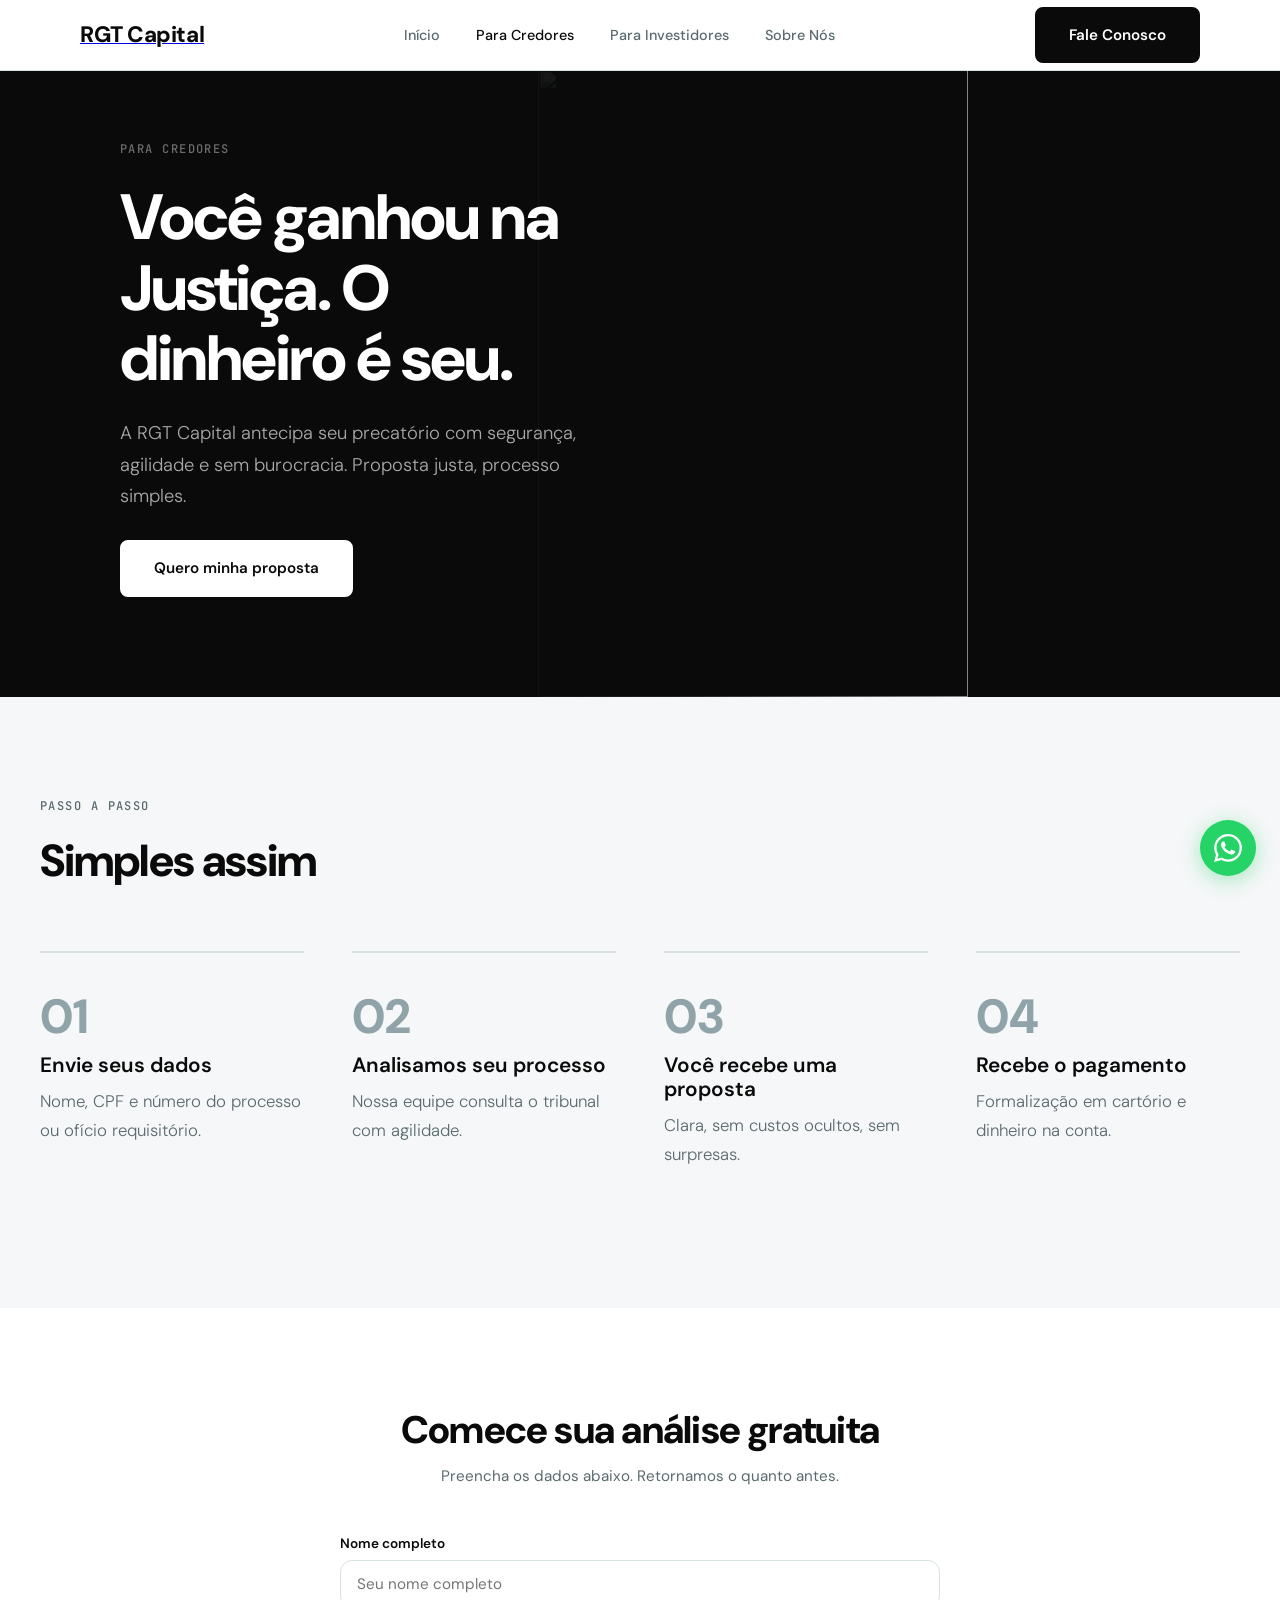
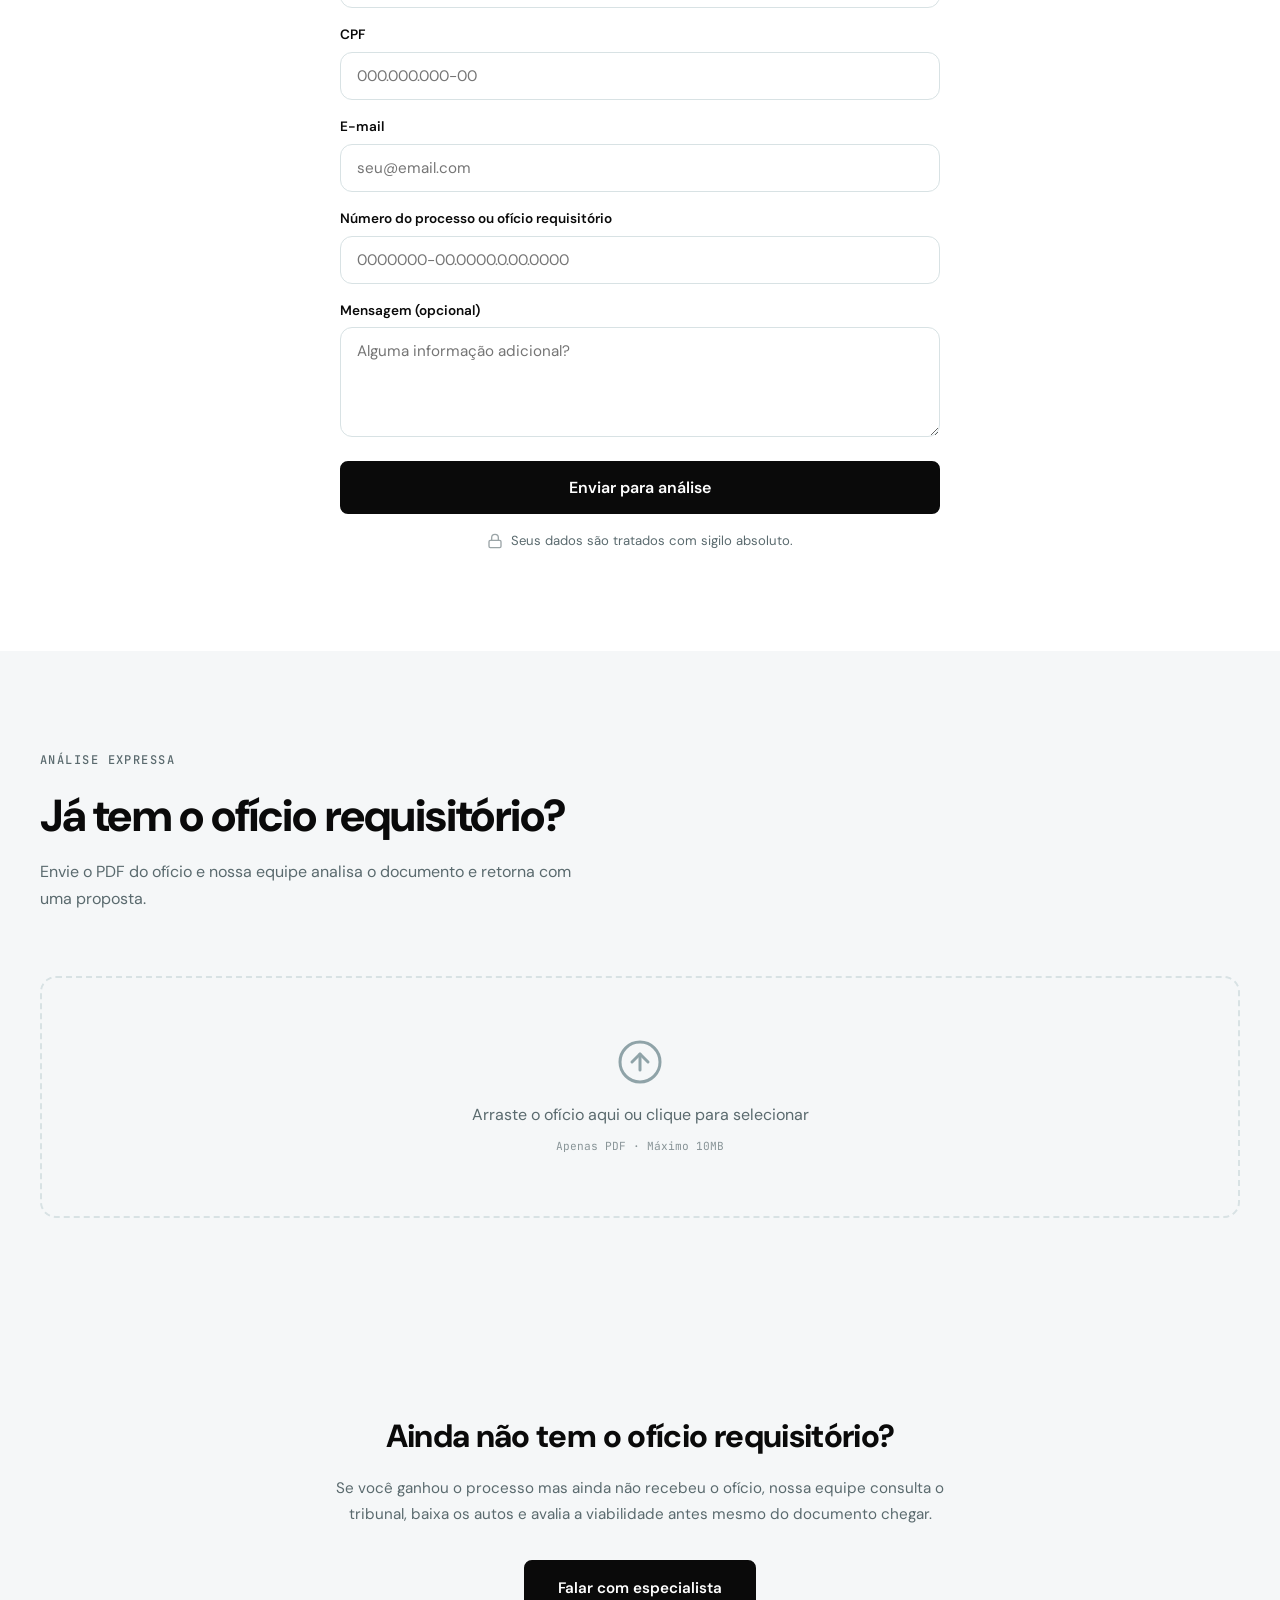
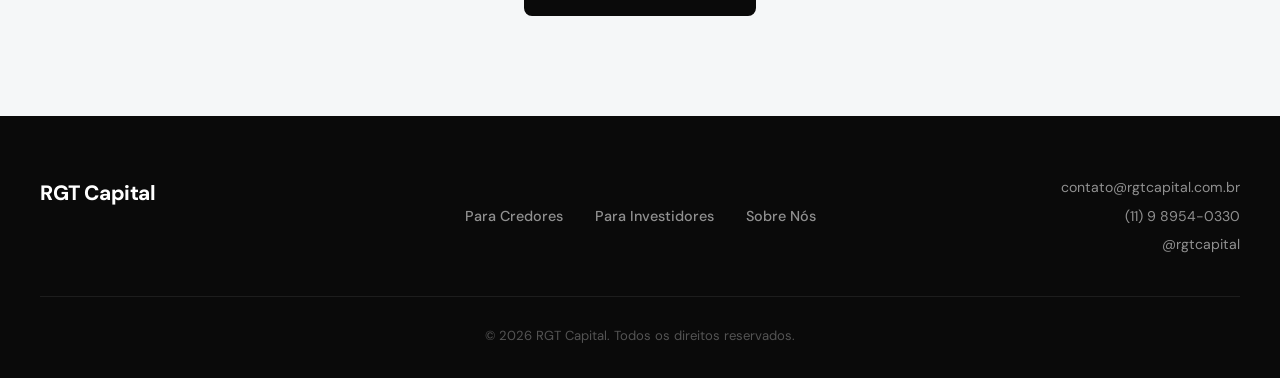
==== commit d5795408: "Nav: rename Sobre to Sobre Nos" ====
--- a/site/credores.html
+++ b/site/credores.html
@@ -20,7 +20,7 @@
         <li><a href="index.html">Início</a></li>
         <li><a href="credores.html" class="active">Para Credores</a></li>
         <li><a href="investidores.html">Para Investidores</a></li>
-        <li><a href="sobre.html">Sobre</a></li>
+        <li><a href="sobre.html">Sobre Nós</a></li>
       </ul>
       <div class="nav-cta">
         <a href="https://wa.me/5511989540330" target="_blank" rel="noopener" class="btn-primary">Fale Conosco</a>
@@ -33,7 +33,7 @@
       <a href="index.html">Início</a>
       <a href="credores.html">Para Credores</a>
       <a href="investidores.html">Para Investidores</a>
-      <a href="sobre.html">Sobre</a>
+      <a href="sobre.html">Sobre Nós</a>
       <a href="https://wa.me/5511989540330" target="_blank" rel="noopener" class="btn-primary">Fale Conosco</a>
     </div>
   </nav>
@@ -203,7 +203,7 @@
         <ul class="footer-links">
           <li><a href="credores.html">Para Credores</a></li>
           <li><a href="investidores.html">Para Investidores</a></li>
-          <li><a href="sobre.html">Sobre</a></li>
+          <li><a href="sobre.html">Sobre Nós</a></li>
         </ul>
         <div class="footer-contact">
           <a href="mailto:contato@rgtcapital.com.br">contato@rgtcapital.com.br</a>
